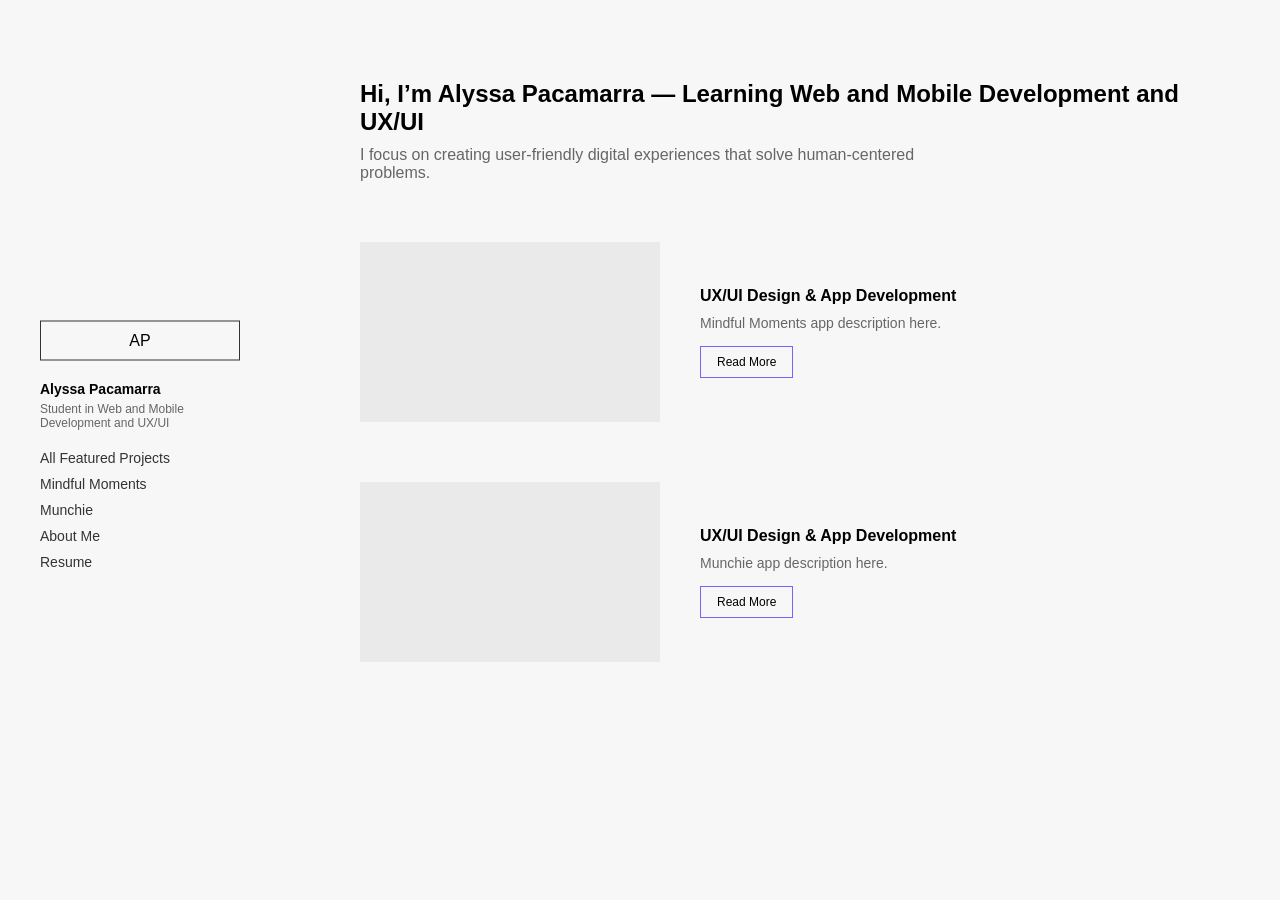
==== index.html @ 76921de6 "Add files via upload" ====
<!DOCTYPE html>
<html lang="en">
<head>
  <meta charset="UTF-8">
  <meta name="viewport" content="width=device-width, initial-scale=1.0">
  <title>Alyssa Pacamarra</title>

  <!-- base styles -->
  <link rel="stylesheet" href="styles.css">

  <!-- layout (grid) styles -->
  <link rel="stylesheet" href="layout.css">
</head>

<body>

  <div class="sidebar">
    <div class="logo">AP</div>

    <h3>Alyssa Pacamarra</h3>
    <p>Student in Web and Mobile Development and UX/UI</p>

    <div class="nav-links">
      <a href="index.html">All Featured Projects</a>
      <a href="project1.html">Mindful Moments</a>
      <a href="project2.html">Munchie</a>
      <a href="about.html">About Me</a>
      <a href="resume.html">Resume</a>
    </div>
  </div>

  <div class="main">

    <div class="intro">
      <h1>Hi, I’m Alyssa Pacamarra — Learning Web and Mobile Development and UX/UI</h1>
      <p>
        I focus on creating user-friendly digital experiences that solve human-centered problems.
      </p>
    </div>

    <div class="projects">

      <div class="project">
        <div class="project-img">
          <img src="mindful.png" alt="">
        </div>

        <div class="project-content">
          <h3>UX/UI Design & App Development</h3>
          <p>Mindful Moments app description here.</p>
          <a href="project1.html">
            <button class="btn">Read More</button>
          </a>
        </div>
      </div>

      <div class="project">
        <div class="project-img">
          <img src="mindful.png" alt="">
        </div>

        <div class="project-content">
          <h3>UX/UI Design & App Development</h3>
          <p>Munchie app description here.</p>
          <a href="project2.html">
            <button class="btn">Read More</button>
          </a>
        </div>
      </div>

    </div>

  </div>

</body>
</html>
---- styles.css ----
* {
  margin: 0;
  padding: 0;
  box-sizing: border-box;
  font-family: Arial, sans-serif;
}

body {
  display: flex;
  background: #f7f7f7;
}

/* SIDEBAR */
.sidebar {
  position: fixed;
  left: 40px;
  top: 50%;
  transform: translateY(-50%);
  width: 200px;
}

.logo {
  border: 1px solid #333;
  padding: 10px;
  text-align: center;
  margin-bottom: 20px;
}

.sidebar h3 {
  font-size: 14px;
  margin-bottom: 5px;
}

.sidebar p {
  font-size: 12px;
  color: #666;
  margin-bottom: 20px;
}

.nav-links a {
  display: block;
  text-decoration: none;
  color: #333;
  margin: 10px 0;
  font-size: 14px;
}

.nav-links a:hover {
  text-decoration: underline;
}

/* MAIN */
.main {
  margin-left: 300px;
  padding: 80px 60px;
  width: 100%;
}

.intro h1 {
  font-size: 24px;
  margin-bottom: 10px;
}

.intro p {
  color: #666;
  max-width: 600px;
  margin-bottom: 60px;
}

/* PROJECTS (non-layout styling only) */
.project {
  align-items: center;
  margin-bottom: 60px;
  gap: 40px;
}

.project-img {
  width: 300px;
  height: 180px;
  background: #eaeaea;
  display: flex;
  align-items: center;
  justify-content: center;
}

.project-img img {
  max-width: 80%;
}

.project-content h3 {
  font-size: 16px;
  margin-bottom: 10px;
}

.project-content p {
  font-size: 14px;
  color: #666;
  margin-bottom: 15px;
  max-width: 400px;
}

.btn {
  border: 1px solid #7b61ff;
  padding: 8px 16px;
  font-size: 12px;
  background: none;
  cursor: pointer;
  transition: 0.2s;
}

.btn:hover {
  background: #7b61ff;
  color: white;
}

/* PROJECT PAGE (non-layout parts) */
.project-page {
  max-width: 900px;
}

.hero {
  margin: 30px 0;
  display: flex;
  justify-content: center;
}

.hero img {
  width: 400px;
}

.project-desc {
  max-width: 700px;
  margin: 20px 0;
  color: #666;
}

.section {
  margin: 40px 0;
  max-width: 700px;
}

.section h3 {
  margin-bottom: 10px;
}
---- layout.css ----
/* PROJECT ROW LAYOUT */
.project {
  display: flex;
}

/* INFO GRID */
.info-grid {
  display: grid;
  grid-template-columns: 1fr 1fr;
  gap: 10px 40px;
  margin: 30px 0;
  font-size: 14px;
}

/* IMAGE GRID */
.image-grid {
  display: grid;
  grid-template-columns: 1fr 1fr;
  gap: 20px;
  margin: 30px 0;
}

.img-box {
  height: 150px;
}

/* HERO CENTERING (layout-only) */
.hero {
  display: flex;
  justify-content: center;
}
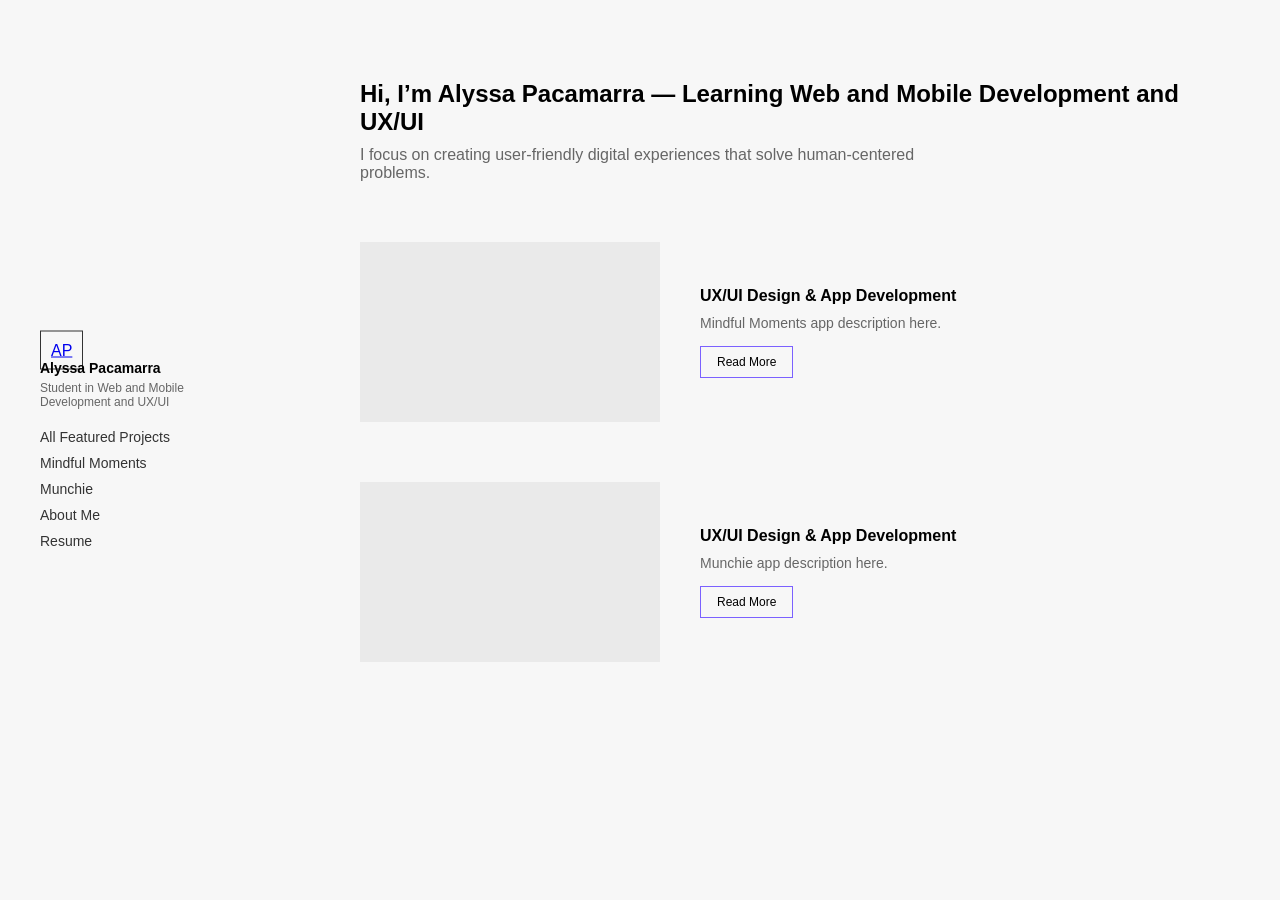
==== commit a980a9e6: "Update index.html" ====
--- a/index.html
+++ b/index.html
@@ -15,8 +15,8 @@
 <body>
 
   <div class="sidebar">
-    <div class="logo">AP</div>
-
+    <a href="index.html" class="logo">AP</a>
+    
     <h3>Alyssa Pacamarra</h3>
     <p>Student in Web and Mobile Development and UX/UI</p>
 
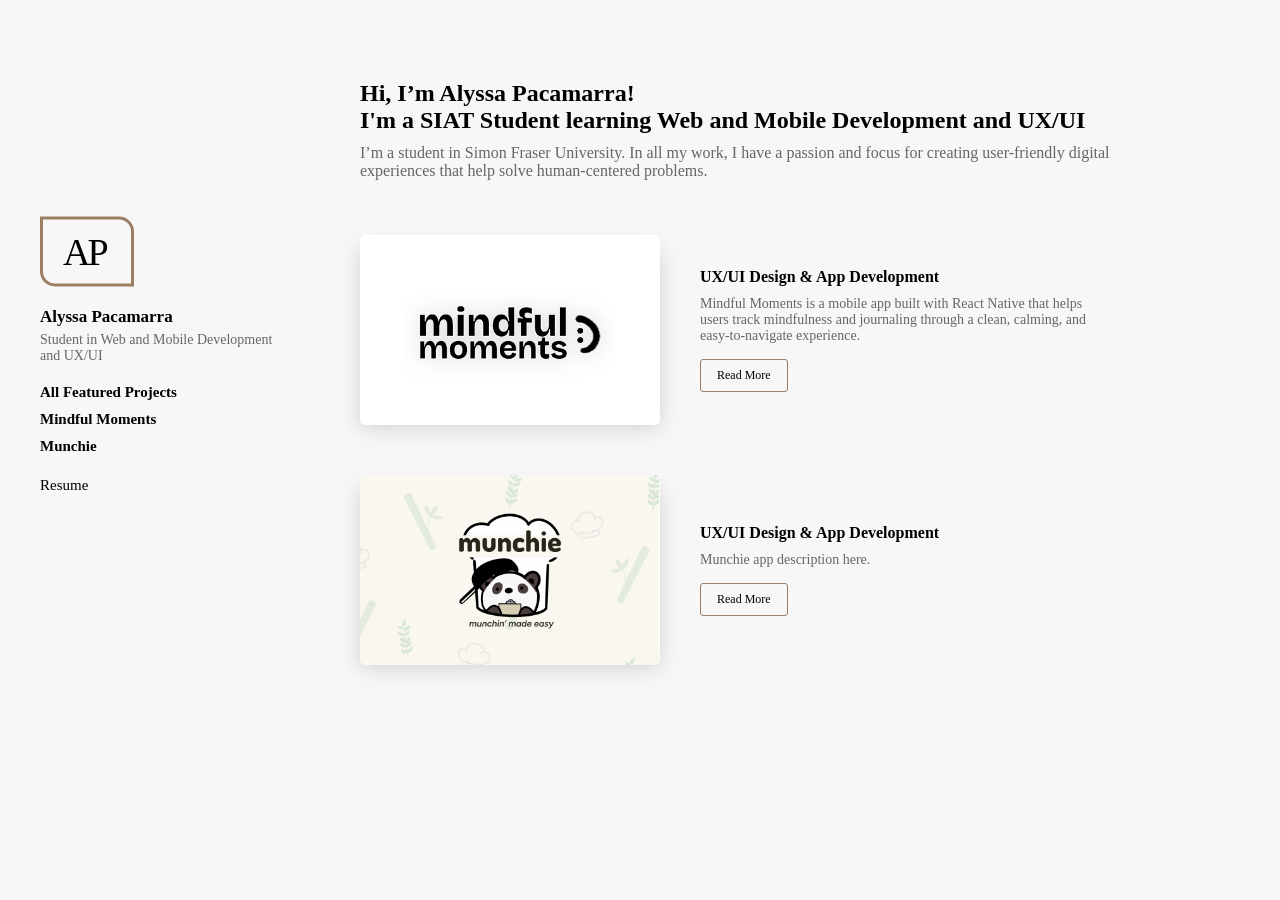
==== commit 995c9a62: "updates" ====
--- a/index.html
+++ b/index.html
@@ -5,10 +5,7 @@
   <meta name="viewport" content="width=device-width, initial-scale=1.0">
   <title>Alyssa Pacamarra</title>
 
-  <!-- base styles -->
   <link rel="stylesheet" href="styles.css">
-
-  <!-- layout (grid) styles -->
   <link rel="stylesheet" href="layout.css">
 </head>
 
@@ -18,23 +15,28 @@
     <a href="index.html" class="logo">AP</a>
     
     <h3>Alyssa Pacamarra</h3>
-    <p>Student in Web and Mobile Development and UX/UI</p>
+    <p>Student in Web and Mobile Development<br/>and UX/UI</p>
 
     <div class="nav-links">
-      <a href="index.html">All Featured Projects</a>
-      <a href="project1.html">Mindful Moments</a>
-      <a href="project2.html">Munchie</a>
-      <a href="about.html">About Me</a>
-      <a href="resume.html">Resume</a>
+      <a href="index.html" class="main-link">All Featured Projects</a>
+      <a href="project1.html" class="main-link">Mindful Moments</a>
+      <a href="project2.html" class="main-link">Munchie</a>
+
+      <div class="nav-spacer"></div>
+
+      <!-- <a href="about.html" class="secondary-link">About Me</a> -->
+      <a href="resume.html" class="secondary-link">Resume</a>
     </div>
+
   </div>
 
   <div class="main">
 
     <div class="intro">
-      <h1>Hi, I’m Alyssa Pacamarra — Learning Web and Mobile Development and UX/UI</h1>
+      <h1>Hi, I’m Alyssa Pacamarra!<br/>I'm a SIAT Student learning Web and Mobile Development and UX/UI</h1>
       <p>
-        I focus on creating user-friendly digital experiences that solve human-centered problems.
+        I’m a student in Simon Fraser University. In all my work, I have a passion and focus for 
+        creating user-friendly digital experiences that help solve human-centered problems.
       </p>
     </div>
 
@@ -42,12 +44,15 @@
 
       <div class="project">
         <div class="project-img">
-          <img src="mindful.png" alt="">
+          <img src="mindfulmoments.png" alt="">
         </div>
 
         <div class="project-content">
           <h3>UX/UI Design & App Development</h3>
-          <p>Mindful Moments app description here.</p>
+          <p>Mindful Moments is a mobile app built with 
+            React Native that helps users track mindfulness 
+            and journaling through a clean, calming, and 
+            easy-to-navigate experience.</p>
           <a href="project1.html">
             <button class="btn">Read More</button>
           </a>
@@ -56,7 +61,7 @@
 
       <div class="project">
         <div class="project-img">
-          <img src="mindful.png" alt="">
+          <img src="munchie.png" alt="">
         </div>
 
         <div class="project-content">
--- a/styles.css
+++ b/styles.css
@@ -2,7 +2,7 @@
   margin: 0;
   padding: 0;
   box-sizing: border-box;
-  font-family: Arial, sans-serif;
+  font-family: 'Times New Roman', Times, serif, sans-serif;
 }
 
 body {
@@ -14,39 +14,61 @@
 .sidebar {
   position: fixed;
   left: 40px;
-  top: 50%;
+  top: 40%;
   transform: translateY(-50%);
-  width: 200px;
+  width: 300px;
 }
 
 .logo {
-  border: 1px solid #333;
-  padding: 10px;
+  font-family: 'Allura', cursive;
+  font-size: 38px;
+  letter-spacing: -3px;
+  border: 3px solid #9C7F62;
+  padding: 10px 25px 10px 20px;
+  display: inline-block;
+
   text-align: center;
   margin-bottom: 20px;
+  text-decoration: none;
+  color: inherit;
+  border-radius: 0px 15px 0px 15px;
 }
 
 .sidebar h3 {
-  font-size: 14px;
+  font-size: 17px;
   margin-bottom: 5px;
 }
 
 .sidebar p {
-  font-size: 12px;
+  font-size: 14px;
   color: #666;
   margin-bottom: 20px;
 }
 
 .nav-links a {
+  color: black;
+  text-decoration: none;
   display: block;
-  text-decoration: none;
-  color: #333;
   margin: 10px 0;
-  font-size: 14px;
+  font-size: 15px;
 }
 
 .nav-links a:hover {
-  text-decoration: underline;
+  color: #9C7F62;
+}
+
+.main-link {
+  font-weight: 700;
+  color: #9C7F62;
+}
+
+.secondary-link {
+  font-weight: 400;
+  color: black;
+}
+
+.nav-spacer {
+  height: 2px;
 }
 
 /* MAIN */
@@ -63,11 +85,11 @@
 
 .intro p {
   color: #666;
-  max-width: 600px;
+  max-width: 750px;
   margin-bottom: 60px;
 }
 
-/* PROJECTS (non-layout styling only) */
+/* PROJECTS */
 .project {
   align-items: center;
   margin-bottom: 60px;
@@ -81,10 +103,13 @@
   display: flex;
   align-items: center;
   justify-content: center;
+  box-shadow: 0 8px 20px rgba(0, 0, 0, 0.15);
 }
 
 .project-img img {
-  max-width: 80%;
+  max-width: 100%;
+  border-radius: 5px;
+
 }
 
 .project-content h3 {
@@ -100,7 +125,8 @@
 }
 
 .btn {
-  border: 1px solid #7b61ff;
+  border: 1px solid #9C7F62;
+  border-radius: 3px;
   padding: 8px 16px;
   font-size: 12px;
   background: none;
@@ -109,13 +135,14 @@
 }
 
 .btn:hover {
-  background: #7b61ff;
+  background: #9C7F62;
   color: white;
 }
 
-/* PROJECT PAGE (non-layout parts) */
+/* PROJECT PAGE */
 .project-page {
-  max-width: 900px;
+  max-width: 750px;
+  margin-left: 25em;
 }
 
 .hero {
@@ -125,7 +152,7 @@
 }
 
 .hero img {
-  width: 400px;
+  width: 450px;
 }
 
 .project-desc {
@@ -141,4 +168,10 @@
 
 .section h3 {
   margin-bottom: 10px;
+}
+
+/* RESUME PAGE */
+.resume img {
+  margin-left: 30em;
+  width: 600px;
 }
--- a/layout.css
+++ b/layout.css
@@ -1,4 +1,4 @@
-/* PROJECT ROW LAYOUT */
+/* PROJECT ROW */
 .project {
   display: flex;
 }
@@ -24,7 +24,7 @@
   height: 150px;
 }
 
-/* HERO CENTERING (layout-only) */
+/* HERO CENTERING */
 .hero {
   display: flex;
   justify-content: center;
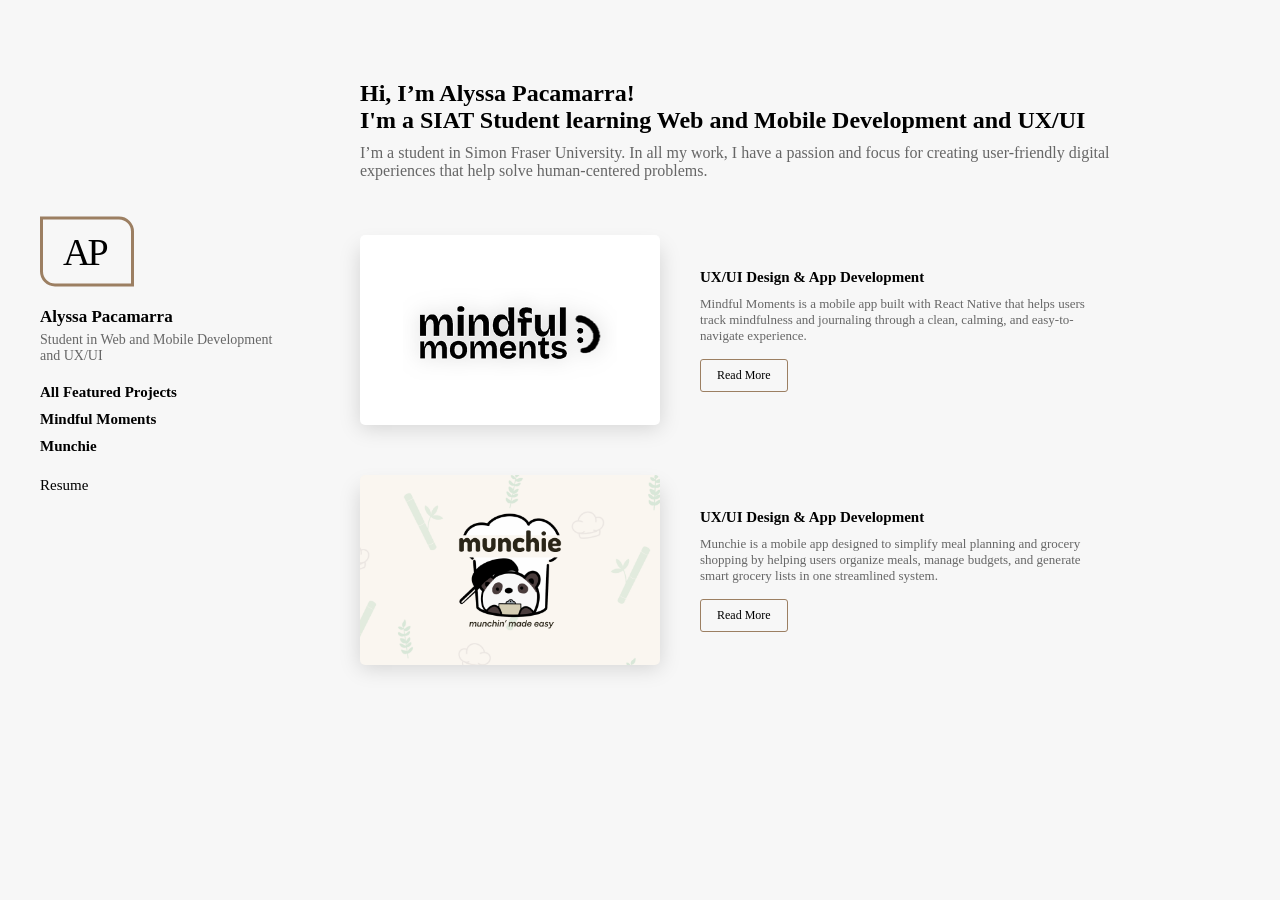
==== commit 26b3e7bf: "updated projects pages" ====
--- a/index.html
+++ b/index.html
@@ -1,81 +1,83 @@
-<!DOCTYPE html>
+<!doctype html>
 <html lang="en">
-<head>
-  <meta charset="UTF-8">
-  <meta name="viewport" content="width=device-width, initial-scale=1.0">
-  <title>Alyssa Pacamarra</title>
+  <head>
+    <meta charset="UTF-8" />
+    <meta name="viewport" content="width=device-width, initial-scale=1.0" />
+    <title>Alyssa Pacamarra</title>
 
-  <link rel="stylesheet" href="styles.css">
-  <link rel="stylesheet" href="layout.css">
-</head>
+    <link rel="stylesheet" href="styles.css" />
+    <link rel="stylesheet" href="layout.css" />
+  </head>
 
-<body>
+  <body>
+    <div class="sidebar">
+      <a href="index.html" class="logo">AP</a>
 
-  <div class="sidebar">
-    <a href="index.html" class="logo">AP</a>
-    
-    <h3>Alyssa Pacamarra</h3>
-    <p>Student in Web and Mobile Development<br/>and UX/UI</p>
+      <h3>Alyssa Pacamarra</h3>
+      <p>Student in Web and Mobile Development<br />and UX/UI</p>
 
-    <div class="nav-links">
-      <a href="index.html" class="main-link">All Featured Projects</a>
-      <a href="project1.html" class="main-link">Mindful Moments</a>
-      <a href="project2.html" class="main-link">Munchie</a>
+      <div class="nav-links">
+        <a href="index.html" class="main-link">All Featured Projects</a>
+        <a href="project1.html" class="main-link">Mindful Moments</a>
+        <a href="project2.html" class="main-link">Munchie</a>
 
-      <div class="nav-spacer"></div>
+        <div class="nav-spacer"></div>
 
-      <!-- <a href="about.html" class="secondary-link">About Me</a> -->
-      <a href="resume.html" class="secondary-link">Resume</a>
+        <!-- <a href="about.html" class="secondary-link">About Me</a> -->
+        <a href="resume.html" class="secondary-link">Resume</a>
+      </div>
     </div>
 
-  </div>
+    <div class="main">
+      <div class="intro">
+        <h1>
+          Hi, I’m Alyssa Pacamarra!<br />I'm a SIAT Student learning Web and
+          Mobile Development and UX/UI
+        </h1>
+        <p>
+          I’m a student in Simon Fraser University. In all my work, I have a
+          passion and focus for creating user-friendly digital experiences that
+          help solve human-centered problems.
+        </p>
+      </div>
 
-  <div class="main">
+      <div class="projects">
+        <div class="project">
+          <div class="project-img">
+            <img src="mindfulmoments.png" alt="" />
+          </div>
 
-    <div class="intro">
-      <h1>Hi, I’m Alyssa Pacamarra!<br/>I'm a SIAT Student learning Web and Mobile Development and UX/UI</h1>
-      <p>
-        I’m a student in Simon Fraser University. In all my work, I have a passion and focus for 
-        creating user-friendly digital experiences that help solve human-centered problems.
-      </p>
-    </div>
-
-    <div class="projects">
-
-      <div class="project">
-        <div class="project-img">
-          <img src="mindfulmoments.png" alt="">
+          <div class="project-content">
+            <h3>UX/UI Design & App Development</h3>
+            <p>
+              Mindful Moments is a mobile app built with React Native that helps
+              users track mindfulness and journaling through a clean, calming,
+              and easy-to-navigate experience.
+            </p>
+            <a href="project1.html">
+              <button class="btn">Read More</button>
+            </a>
+          </div>
         </div>
 
-        <div class="project-content">
-          <h3>UX/UI Design & App Development</h3>
-          <p>Mindful Moments is a mobile app built with 
-            React Native that helps users track mindfulness 
-            and journaling through a clean, calming, and 
-            easy-to-navigate experience.</p>
-          <a href="project1.html">
-            <button class="btn">Read More</button>
-          </a>
+        <div class="project">
+          <div class="project-img">
+            <img src="munchie.png" alt="" />
+          </div>
+
+          <div class="project-content">
+            <h3>UX/UI Design & App Development</h3>
+            <p>
+              Munchie is a mobile app designed to simplify meal planning and
+              grocery shopping by helping users organize meals, manage budgets,
+              and generate smart grocery lists in one streamlined system.
+            </p>
+            <a href="project2.html">
+              <button class="btn">Read More</button>
+            </a>
+          </div>
         </div>
       </div>
-
-      <div class="project">
-        <div class="project-img">
-          <img src="munchie.png" alt="">
-        </div>
-
-        <div class="project-content">
-          <h3>UX/UI Design & App Development</h3>
-          <p>Munchie app description here.</p>
-          <a href="project2.html">
-            <button class="btn">Read More</button>
-          </a>
-        </div>
-      </div>
-
     </div>
-
-  </div>
-
-</body>
-</html>+  </body>
+</html>
--- a/styles.css
+++ b/styles.css
@@ -96,6 +96,12 @@
   gap: 40px;
 }
 
+.project-title {
+  display: flex;
+  align-items: center;     
+  justify-content: center; 
+}
+
 .project-img {
   width: 300px;
   height: 180px;
@@ -113,12 +119,12 @@
 }
 
 .project-content h3 {
-  font-size: 16px;
+  font-size: 15px;
   margin-bottom: 10px;
 }
 
 .project-content p {
-  font-size: 14px;
+  font-size: 13px;
   color: #666;
   margin-bottom: 15px;
   max-width: 400px;
@@ -143,6 +149,11 @@
 .project-page {
   max-width: 750px;
   margin-left: 25em;
+  font-size: 14px;
+}
+
+.project-page h4 {
+  padding-bottom: 5px;
 }
 
 .hero {
@@ -153,6 +164,7 @@
 
 .hero img {
   width: 450px;
+  box-shadow: 0 8px 20px rgba(0, 0, 0, 0.15);
 }
 
 .project-desc {
@@ -174,4 +186,42 @@
 .resume img {
   margin-left: 30em;
   width: 600px;
+}
+
+.img-box {
+  background: #ddd;
+  height: 250px;
+  display: flex;
+  align-items: center;
+  justify-content: center;
+  overflow: hidden;
+  box-shadow: 0px 5px 5px rgba(0, 0, 0, 0.15);
+}
+
+.img-box img {
+  width: 100%;
+  height: 100%;
+  object-fit: cover;
+}
+
+.img-box.small {
+  height: 260px;  
+  grid-column: auto;
+}
+
+.img-box.medium {
+  height: 255px;
+  width: 585px;  
+  grid-column: auto;
+}
+
+
+
+.img-box.large {
+  height: 650px;  
+  grid-column: auto;
+}
+
+ul {
+  margin-left: 30px;
 }
